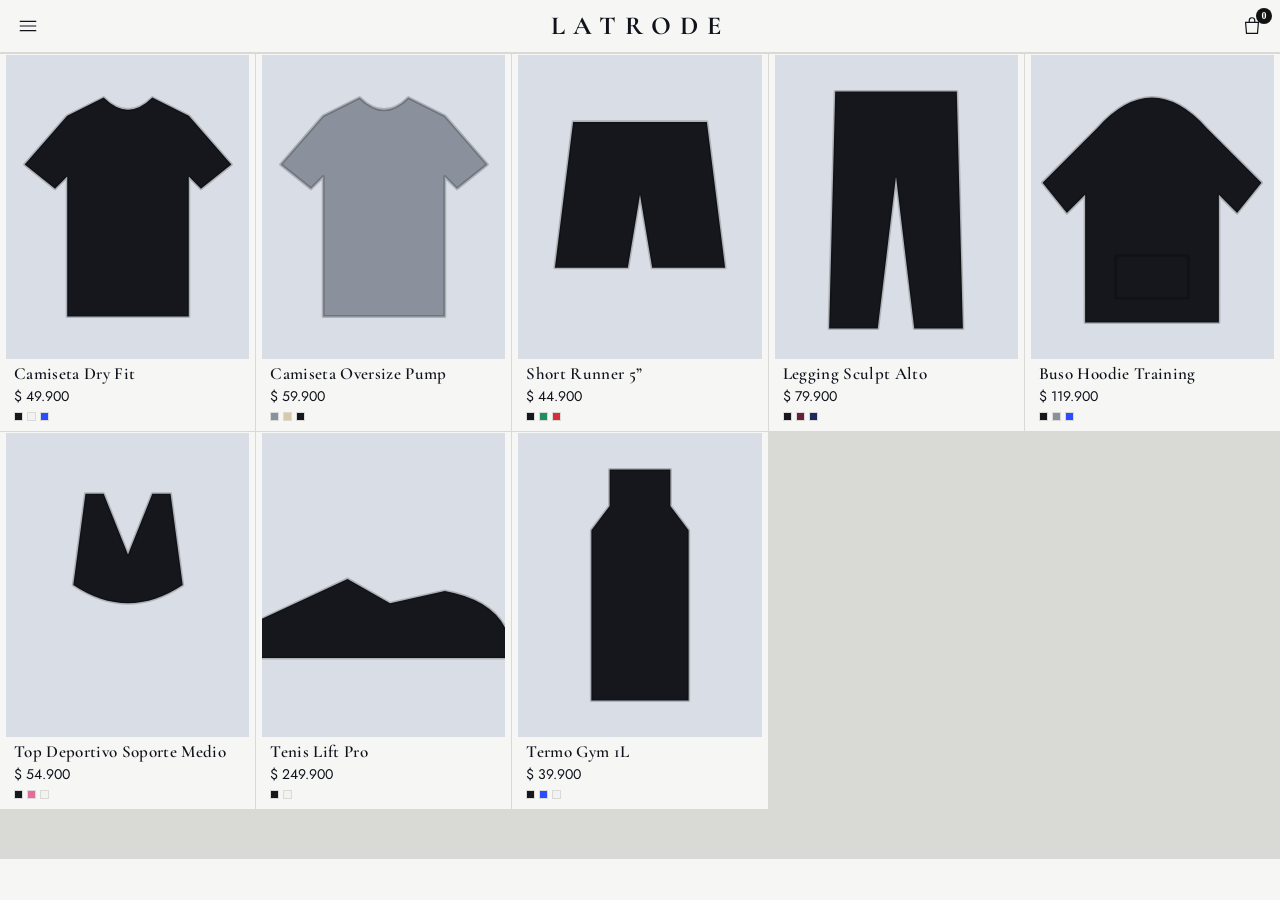
==== index.html @ 3ec8161b "Add files via upload" ====
<!DOCTYPE html>
<html lang="es"><head><meta charset="utf-8">
<meta name="viewport" content="width=device-width, initial-scale=1, viewport-fit=cover">
<title>Latrode — Ropa deportiva</title>
<link rel="stylesheet" href="https://fonts.googleapis.com/css2?family=Cormorant+Garamond:wght@500;600;700&family=Jost:wght@300;400;500;600&display=swap">
<style>
:root{--bg:#eef0f4;--sf:#fff;--sf2:#e4e7ee;--tx:#10131c;--mu:#5d6475;--ac:#2b4cff;--on:#fff;--bd:#d3d8e3;--ok:#13a05a;--er:#d92d3a;color-scheme:light}
@media (prefers-color-scheme:dark){:root:not([data-theme="light"]){--bg:#0a0e18;--sf:#131928;--sf2:#1c2438;--tx:#eef1f8;--mu:#97a0b6;--ac:#6f88ff;--on:#08102e;--bd:#27314a;--ok:#3ecf8a;--er:#ff6b75;color-scheme:dark}}
:root[data-theme="dark"]{--bg:#0a0e18;--sf:#131928;--sf2:#1c2438;--tx:#eef1f8;--mu:#97a0b6;--ac:#6f88ff;--on:#08102e;--bd:#27314a;--ok:#3ecf8a;--er:#ff6b75;color-scheme:dark}
*{box-sizing:border-box;margin:0}
html{height:100%;scroll-padding-top:calc(env(safe-area-inset-top,0px) + 70px)}
:root{padding-top:env(safe-area-inset-top,0px);padding-bottom:env(safe-area-inset-bottom,0px)}
body{background:var(--bg);color:var(--tx);font:16px/1.45 Barlow,system-ui,-apple-system,"Segoe UI",sans-serif;min-height:100%;-webkit-tap-highlight-color:transparent}
body::before{content:"";position:fixed;inset:0 0 auto;height:env(safe-area-inset-top,0px);background:var(--bg);z-index:30}
button,input,select,textarea{font:inherit;color:inherit}
button{cursor:pointer;border:0;background:none}
:focus-visible{outline:3px solid var(--ac);outline-offset:2px}
h1,h2,h3,.logo{font-family:"Barlow Condensed",Impact,"Arial Narrow",sans-serif;font-weight:800;letter-spacing:.01em}
header{position:sticky;top:env(safe-area-inset-top,0px);z-index:20;background:var(--bg);border-bottom:1px solid var(--bd);display:flex;gap:8px;align-items:center;padding:10px 14px}
.logo{font-size:30px;line-height:1;flex:none;letter-spacing:.04em}
.search{flex:1;min-width:0;background:var(--sf);border:1px solid var(--bd);border-radius:12px;padding:10px 12px}
.ib{position:relative;flex:none;width:42px;height:42px;border-radius:12px;background:var(--sf);border:1px solid var(--bd);display:grid;place-items:center;font-size:18px}
.bd{position:absolute;top:-6px;right:-6px;min-width:20px;height:20px;border-radius:10px;background:var(--ac);color:var(--on);font:700 12px/20px Barlow;text-align:center;padding:0 5px}
.hero{padding:34px 16px 10px;max-width:1100px;margin:auto}
.hero h1{font-size:clamp(44px,11vw,96px);line-height:.88;text-transform:uppercase}
.hero p{color:var(--mu);margin-top:10px;max-width:46ch}
.chips{display:flex;gap:8px;overflow-x:auto;padding:14px 16px;max-width:1100px;margin:auto;scrollbar-width:none}
.chip{flex:none;padding:8px 16px;border-radius:99px;background:var(--sf);border:1px solid var(--bd);font-weight:600}
.chip[aria-pressed=true]{background:var(--tx);color:var(--bg);border-color:var(--tx)}
.grid{display:grid;grid-template-columns:repeat(2,1fr);gap:12px;padding:6px 16px 60px;max-width:1100px;margin:auto}
@media(min-width:700px){.grid{grid-template-columns:repeat(3,1fr);gap:18px}}
@media(min-width:980px){.grid{grid-template-columns:repeat(4,1fr)}}
.card{text-align:left;background:var(--sf);border:1px solid var(--bd);border-radius:16px;overflow:hidden;display:flex;flex-direction:column;transition:transform .15s}
.card:active{transform:scale(.98)}
.card img{width:100%;aspect-ratio:1;object-fit:cover;background:var(--sf2);display:block}
.card .i{padding:10px 12px 12px}
.card h3{font-size:19px;line-height:1.1}
.card .pr{font-weight:600;margin-top:4px}
.dots{display:flex;gap:4px;margin-top:6px}
.dots i{width:12px;height:12px;border-radius:50%;border:1px solid var(--bd)}
.empty{grid-column:1/-1;text-align:center;color:var(--mu);padding:40px 0}
.ov{position:fixed;inset:0;background:#0009;z-index:40;display:none;align-items:flex-end;justify-content:center}
.ov.on{display:flex}
@media(min-width:700px){.ov{align-items:center}}
.sh{background:var(--bg);width:100%;max-width:560px;max-height:92dvh;overflow:auto;border-radius:22px 22px 0 0;padding:18px 18px calc(18px + env(safe-area-inset-bottom,0px));animation:up .22s ease-out}
@media(min-width:700px){.sh{border-radius:22px}}
@keyframes up{from{transform:translateY(30px);opacity:0}}
@media(prefers-reduced-motion:reduce){.sh{animation:none}.card{transition:none}}
.sh h2{font-size:30px;line-height:1}
.row{display:flex;justify-content:space-between;align-items:center;gap:10px}
.x{width:38px;height:38px;border-radius:50%;background:var(--sf2);font-size:18px}
.pimg{width:100%;aspect-ratio:1.2;object-fit:cover;border-radius:16px;background:var(--sf2);margin:12px 0}
.lb{font-weight:600;margin:14px 0 6px;display:block}
.opts{display:flex;flex-wrap:wrap;gap:8px}
.op{min-width:48px;padding:9px 14px;border-radius:12px;border:1.5px solid var(--bd);background:var(--sf);font-weight:600}
.op[aria-pressed=true]{border-color:var(--ac);background:var(--ac);color:var(--on)}
.sw{width:38px;height:38px;border-radius:50%;border:2px solid var(--bd);padding:0}
.sw[aria-pressed=true]{outline:3px solid var(--ac);outline-offset:2px}
.btn{width:100%;padding:14px;border-radius:14px;background:var(--ac);color:var(--on);font:700 18px "Barlow Condensed",sans-serif;letter-spacing:.04em;margin-top:16px;text-transform:uppercase}
.btn.s{background:var(--sf2);color:var(--tx)}.btn.g{background:#1faa59;color:#fff}
.btn:disabled{opacity:.45}
.qty{display:inline-flex;align-items:center;border:1.5px solid var(--bd);border-radius:12px;background:var(--sf)}
.qty button{width:38px;height:38px;font-size:20px}.qty b{min-width:26px;text-align:center}
input,select,textarea{width:100%;background:var(--sf);border:1px solid var(--bd);border-radius:12px;padding:11px 12px;margin-bottom:8px}
.ci{display:flex;gap:10px;align-items:center;background:var(--sf);border:1px solid var(--bd);border-radius:14px;padding:10px;margin-top:10px}
.ci img{width:62px;height:62px;border-radius:10px;object-fit:cover;background:var(--sf2)}
.ci .d{flex:1;min-width:0;line-height:1.25}.ci small{color:var(--mu)}
.ck{width:22px;height:22px;accent-color:var(--ac);margin:0;flex:none}
.tot{font:800 30px "Barlow Condensed",sans-serif}
.note{background:var(--sf2);border-radius:12px;padding:12px;margin-top:12px;font-size:15px}
.mu{color:var(--mu);font-size:14px}.er{color:var(--er)}
.al{display:flex;gap:8px;align-items:center;padding:8px 0;border-bottom:1px solid var(--bd)}
.al img{width:44px;height:44px;border-radius:8px;object-fit:cover}.al span{flex:1;min-width:0}
.sm{padding:7px 12px;border-radius:10px;background:var(--sf2);font-weight:600;font-size:14px}
.toast{position:fixed;left:50%;bottom:calc(24px + env(safe-area-inset-bottom,0px));transform:translateX(-50%);background:var(--tx);color:var(--bg);padding:10px 18px;border-radius:99px;z-index:60;font-weight:600;display:none}
:root{--ac:#111;--on:#fff;--bg:#f6f6f4;--bd:#d9d9d6}
@media (prefers-color-scheme:dark){:root:not([data-theme="light"]){--ac:#f2f2f2;--on:#0a0a0a;--bg:#0b0b0c;--sf:#131314;--sf2:#1b1b1d;--bd:#2c2c2f}}
:root[data-theme="dark"]{--ac:#f2f2f2;--on:#0a0a0a;--bg:#0b0b0c;--sf:#131314;--sf2:#1b1b1d;--bd:#2c2c2f}
:root[data-theme="light"]{--sf:#fff;--sf2:#ececea}
*{border-radius:0!important}
.sw,.bd{border-radius:50%!important}
body{font-family:Jost,system-ui,-apple-system,"Segoe UI",sans-serif;font-weight:400}
h1,h2,h3,.logo,.tot{font-family:"Cormorant Garamond",Georgia,serif;font-weight:600;letter-spacing:.02em}
header{display:grid;grid-template-columns:44px 1fr 44px;padding:4px 6px}
.logo{text-align:center;font-size:26px;letter-spacing:.34em;font-weight:700}
.ib{border:0;background:none;width:44px;height:44px}
.bd{top:4px;right:2px;min-width:16px;height:16px;font-size:10px;line-height:16px;padding:0 4px}
.grid{grid-template-columns:repeat(2,1fr);gap:1px;padding:0 0 50px;max-width:none;background:var(--bd);border-top:1px solid var(--bd)}
@media(min-width:700px){.grid{grid-template-columns:repeat(3,1fr)}}
@media(min-width:980px){.grid{grid-template-columns:repeat(5,1fr)}}
.card{border:0;background:var(--bg)}
.card img{aspect-ratio:4/5}
.card .i{padding:6px 8px 9px}
.card h3{font-size:17px;line-height:1.1;font-weight:600}
.card .pr{font-size:14px;font-weight:400;margin-top:2px}
.dots i{width:9px;height:9px}
.empty{background:var(--bg);padding:40px 0}
.op,.qty,input,select,textarea,.ci,.note{border-width:1px}
.btn{font:500 15px Jost,sans-serif;letter-spacing:.14em}
.btn.g{background:var(--ac);color:var(--on)}
.sh{border:1px solid var(--bd)}
.mv{position:fixed;inset:0;background:#0007;z-index:50;display:none}
.mn{position:fixed;top:0;bottom:0;left:0;width:min(84vw,320px);background:var(--bg);border-right:1px solid var(--bd);z-index:51;transform:translateX(-102%);transition:transform .2s;padding:calc(env(safe-area-inset-top,0px) + 10px) 14px 14px;overflow:auto}
.mn.on{transform:none}.mv.on{display:block}
.mn .search{margin:14px 0 8px;width:100%}
.mn .chips{display:flex;flex-direction:column;overflow:visible;padding:0;margin:0}
.chip{width:100%;text-align:left;border:0;border-bottom:1px solid var(--bd);background:none;padding:13px 0;font-weight:400}
.chip[aria-pressed=true]{background:none;color:var(--tx);font-weight:600;border-bottom-color:var(--tx)}
.mr{padding:14px 0;border-bottom:1px solid var(--bd);width:100%;text-align:left}
@media(prefers-reduced-motion:reduce){.mn{transition:none}}
</style></head><body>
<header>
<button class="ib" id="mb" aria-label="Abrir menú"><svg width="22" height="22" viewBox="0 0 24 24" fill="none" stroke="currentColor" stroke-width="1.3"><path d="M3 7h18M3 12h18M3 17h18"/></svg></button>
<span class="logo">LATRODE</span>
<button class="ib" id="ct" aria-label="Abrir carrito"><svg width="22" height="22" viewBox="0 0 24 24" fill="none" stroke="currentColor" stroke-width="1.3"><path d="M5 8h14l-1 12H6zM9 8V6a3 3 0 0 1 6 0v2"/></svg><span class="bd" id="cn">0</span></button>
</header>
<div class="mv" id="mv"></div>
<aside class="mn" id="mn" aria-label="Menú">
<div class="row"><span class="logo" style="font-size:22px">MENÚ</span><button class="ib" id="mx" aria-label="Cerrar menú">✕</button></div>
<input class="search" id="q" type="search" placeholder="Buscar" aria-label="Buscar producto">
<div class="chips" id="chips"></div>
<div class="row mr"><span>Tema</span><button class="sm" id="th" aria-label="Cambiar tema" title="Tema"></button></div>
<button class="mr mb2" id="ad">Administrar tienda</button>
</aside>
<main class="grid" id="grid"></main>
<div class="ov" id="ov"><section class="sh" id="sh" role="dialog" aria-modal="true"></section></div>
<div class="toast" id="ts"></div>
<script>
"use strict";
const $=s=>document.querySelector(s),COP=n=>new Intl.NumberFormat("es-CO",{style:"currency",currency:"COP",maximumFractionDigits:0}).format(n);
const K={p:"lt_products",c:"lt_cfg",k:"lt_cart",t:"lt_theme"};
const ld=(k,d)=>{try{const v=localStorage.getItem(k);return v?JSON.parse(v):d}catch(e){return d}};
const sv=(k,v)=>{try{localStorage.setItem(k,JSON.stringify(v));return true}catch(e){toast("No se pudo guardar: memoria llena");return false}};
const esc=s=>String(s).replace(/[&<>"]/g,c=>({"&":"&amp;","<":"&lt;",">":"&gt;",'"':"&quot;"}[c]));
const SH={Camisetas:["XS","S","M","L","XL"],Shorts:["S","M","L","XL"],Leggings:["XS","S","M","L"],Busos:["S","M","L","XL","XXL"],Tops:["XS","S","M","L"],Calzado:["36","37","38","39","40","41","42","43"],Accesorios:["Única"]};
const CATS=Object.keys(SH);
const C=(a)=>a.map(x=>({n:x[0],h:x[1]}));
const SEED=[
{id:"p1",n:"Camiseta Dry Fit",c:"Camisetas",pr:49900,d:"Tela liviana que seca rápido. Corte regular.",s:SH.Camisetas,co:C([["Negro","#15171c"],["Blanco","#f2f2f2"],["Azul","#2b4cff"]])},
{id:"p2",n:"Camiseta Oversize Pump",c:"Camisetas",pr:59900,d:"Algodón grueso, caída holgada.",s:SH.Camisetas,co:C([["Gris","#8a909c"],["Arena","#d8c9a8"],["Negro","#15171c"]])},
{id:"p3",n:"Short Runner 5”",c:"Shorts",pr:44900,d:"Con malla interna y bolsillo para llaves.",s:SH.Shorts,co:C([["Negro","#15171c"],["Verde","#1f8f5f"],["Rojo","#d92d3a"]])},
{id:"p4",n:"Legging Sculpt Alto",c:"Leggings",pr:79900,d:"Cintura alta que no se enrolla, tela opaca.",s:SH.Leggings,co:C([["Negro","#15171c"],["Vino","#6b1f3a"],["Azul noche","#1d2a5c"]])},
{id:"p5",n:"Buso Hoodie Training",c:"Busos",pr:119900,d:"Felpa interna suave, bolsillo canguro.",s:SH.Busos,co:C([["Negro","#15171c"],["Gris","#8a909c"],["Azul","#2b4cff"]])},
{id:"p6",n:"Top Deportivo Soporte Medio",c:"Tops",pr:54900,d:"Espalda cruzada y copas removibles.",s:SH.Tops,co:C([["Negro","#15171c"],["Rosa","#e86a9a"],["Blanco","#f2f2f2"]])},
{id:"p7",n:"Tenis Lift Pro",c:"Calzado",pr:249900,d:"Suela plana y estable para levantar pesas.",s:SH.Calzado,co:C([["Negro","#15171c"],["Blanco","#f2f2f2"]])},
{id:"p8",n:"Termo Gym 1L",c:"Accesorios",pr:39900,d:"Acero inoxidable, mantiene el frío 12 horas.",s:SH.Accesorios,co:C([["Negro","#15171c"],["Azul","#2b4cff"],["Blanco","#f2f2f2"]])}];
let P=ld(K.p,null);if(!P){P=SEED;sv(K.p,P)}
let CFG=Object.assign({wa:"573044863455",nq:"3000000000",pin:"1234"},ld(K.c,{}));
let CART=ld(K.k,[]),cat="Todo",term="";
const PATH={Camisetas:"M30 20 42 14Q50 22 58 14L70 20 84 36 74 44 70 40V86H30V40L26 44 16 36Z",Shorts:"M28 22H72L78 70H54L50 46 46 70H22Z",Leggings:"M30 12H70L72 90H56L50 40 44 90H28Z",Busos:"M32 24Q50 4 68 24L86 42 78 52 72 46V88H28V46L22 52 14 42ZM38 66H62V80H38Z",Tops:"M36 20H42L50 40 58 20H64L68 50Q50 62 32 50Z",Calzado:"M8 62L38 48 52 56 70 52Q92 56 92 74H8Z",Accesorios:"M40 12H60V24L66 32V88H34V32L40 24Z"};
function art(p,h){h=h||(p.co[0]&&p.co[0].h)||"#888";if(p.img)return p.img;
const s=`<svg xmlns="http://www.w3.org/2000/svg" viewBox="0 0 100 100"><rect width="100" height="100" fill="#8a90a01f"/><path d="${PATH[p.c]||PATH.Camisetas}" fill="${h}" stroke="#00000033" stroke-width="1" stroke-linejoin="round"/></svg>`;
return "data:image/svg+xml,"+encodeURIComponent(s)}
function toast(m){const t=$("#ts");t.textContent=m;t.style.display="block";clearTimeout(toast.t);toast.t=setTimeout(()=>t.style.display="none",2200)}
function openSh(h){$("#sh").innerHTML=h;$("#ov").classList.add("on");document.body.style.overflow="hidden"}
function closeSh(){$("#ov").classList.remove("on");document.body.style.overflow=""}
$("#ov").addEventListener("click",e=>{if(e.target.id==="ov")closeSh()});
addEventListener("keydown",e=>{if(e.key==="Escape")closeSh()});
/* tema */
const TH=["auto","light","dark"],TI={auto:"◐",light:"☀",dark:"☾"};
function setTheme(t){if(t==="auto")document.documentElement.removeAttribute("data-theme");else document.documentElement.dataset.theme=t;$("#th").textContent=TI[t];$("#th").title="Tema: "+({auto:"automático",light:"claro",dark:"oscuro"}[t])}
let tm=ld(K.t,"auto");setTheme(tm);
$("#th").onclick=()=>{tm=TH[(TH.indexOf(tm)+1)%3];sv(K.t,tm);setTheme(tm);toast("Tema: "+$("#th").title.slice(6))};
/* catálogo */
function renderChips(){const cs=["Todo",...new Set([...CATS,...P.map(p=>p.c)])];$("#chips").innerHTML=cs.map(c=>`<button class="chip" aria-pressed="${c===cat}" data-c="${esc(c)}">${esc(c)}</button>`).join("")}
$("#chips").onclick=e=>{const b=e.target.closest("[data-c]");if(b){cat=b.dataset.c;renderChips();renderGrid()}};
$("#q").oninput=e=>{term=e.target.value.trim().toLowerCase();renderGrid()};
function renderGrid(){const l=P.filter(p=>(cat==="Todo"||p.c===cat)&&(p.n+" "+p.c).toLowerCase().includes(term));
$("#grid").innerHTML=l.length?l.map(p=>`<button class="card" data-id="${p.id}"><img loading="lazy" alt="${esc(p.n)}" src="${art(p)}"><div class="i"><h3>${esc(p.n)}</h3><div class="pr">${COP(p.pr)}</div><div class="dots">${p.co.slice(0,5).map(c=>`<i style="background:${esc(c.h)}"></i>`).join("")}</div></div></button>`).join(""):`<p class="empty">No hay productos${P.length?" con ese filtro":" todavía. Agrégalos desde ⚙"}.</p>`}
$("#grid").onclick=e=>{const b=e.target.closest("[data-id]");if(b)openProd(b.dataset.id)};
/* producto */
function openProd(id){const p=P.find(x=>x.id===id);if(!p)return;let sz=null,co=p.co[0]||null,q=1;
const draw=()=>{openSh(`<div class="row"><h2>${esc(p.n)}</h2><button class="x" id="cl" aria-label="Cerrar">✕</button></div>
<img class="pimg" alt="${esc(p.n)}" src="${art(p,co&&co.h)}"><div class="row"><b style="font-size:22px">${COP(p.pr)}</b><span class="mu">${esc(p.c)}</span></div>
<p class="mu" style="margin-top:6px">${esc(p.d||"")}</p>
${p.co.length?`<span class="lb">Color: ${esc(co?co.n:"")}</span><div class="opts">${p.co.map((c,i)=>`<button class="sw" style="background:${esc(c.h)}" aria-label="${esc(c.n)}" aria-pressed="${co===c}" data-co="${i}"></button>`).join("")}</div>`:""}
<span class="lb">Talla</span><div class="opts">${p.s.map(s=>`<button class="op" aria-pressed="${sz===s}" data-s="${esc(s)}">${esc(s)}</button>`).join("")}</div>
<span class="lb">Cantidad</span><div class="qty"><button data-q="-1" aria-label="Menos">−</button><b>${q}</b><button data-q="1" aria-label="Más">+</button></div>
<button class="btn" id="add" ${sz||!p.s.length?"":"disabled"}>${sz?"Agregar al carrito":"Elige una talla"}</button>`);
$("#cl").onclick=closeSh;
$("#sh").onclick=e=>{const t=e.target.closest("button");if(!t)return;
if(t.dataset.co!==undefined){co=p.co[+t.dataset.co];draw()}
else if(t.dataset.s!==undefined){sz=t.dataset.s;draw()}
else if(t.dataset.q){q=Math.max(1,Math.min(20,q+ +t.dataset.q));draw()}
else if(t.id==="add"&&(sz||!p.s.length)){const k=CART.find(i=>i.pid===p.id&&i.s===sz&&i.c===(co&&co.n));
if(k)k.q+=q;else CART.push({id:Date.now()+"",pid:p.id,s:sz,c:co&&co.n,q,sel:true});
sv(K.k,CART);badge();closeSh();toast("Agregado al carrito")}}};
draw()}
/* carrito */
function badge(){$("#cn").textContent=CART.reduce((a,i)=>a+i.q,0)}
$("#ct").onclick=openCart;
function openCart(){CART=CART.filter(i=>P.some(p=>p.id===i.pid));
const sel=()=>CART.filter(i=>i.sel),tot=()=>sel().reduce((a,i)=>a+i.q*P.find(p=>p.id===i.pid).pr,0);
const f=ld("lt_cust",{n:"",t:"",a:"",o:""});
const draw=()=>{const items=CART.map(i=>{const p=P.find(x=>x.id===i.pid),h=(p.co.find(c=>c.n===i.c)||{}).h;
return `<div class="ci"><input type="checkbox" class="ck" data-k="${i.id}" ${i.sel?"checked":""} aria-label="Incluir en el pedido"><img alt="" src="${art(p,h)}"><div class="d"><b>${esc(p.n)}</b><br><small>${esc([i.c,i.s&&"Talla "+i.s].filter(Boolean).join(" · "))}</small><br>${COP(p.pr*i.q)}</div>
<div class="qty"><button data-m="${i.id}" aria-label="Menos">−</button><b>${i.q}</b><button data-pl="${i.id}" aria-label="Más">+</button></div><button class="x" data-rm="${i.id}" aria-label="Quitar">🗑</button></div>`}).join("");
openSh(`<div class="row"><h2>Tu carrito</h2><button class="x" id="cl" aria-label="Cerrar">✕</button></div>
${CART.length?`<p class="mu" style="margin-top:6px">Marca los productos que quieres comprar ahora.</p>${items}
<div class="row" style="margin-top:16px"><span>Total (${sel().length} seleccionados)</span><span class="tot">${COP(tot())}</span></div>
<span class="lb">Datos de entrega</span>
<input id="cn1" placeholder="Nombre completo" autocomplete="name" value="${esc(f.n)}"><input id="cn2" type="tel" placeholder="Celular" autocomplete="tel" value="${esc(f.t)}">
<input id="cn3" placeholder="Dirección y ciudad" autocomplete="street-address" value="${esc(f.a)}"><textarea id="cn4" rows="2" placeholder="Notas (opcional)">${esc(f.o)}</textarea>
<div class="note"><b>Pago por Nequi</b><br>Envía el valor total al <b>${esc(CFG.nq)}</b> y manda el comprobante por WhatsApp. <button class="sm" id="cp">Copiar número</button></div>
<button class="btn g" id="go" ${sel().length?"":"disabled"}>Enviar pedido por WhatsApp</button><p class="mu er" id="er" style="margin-top:8px"></p>`:`<p class="empty">Tu carrito está vacío.</p>`}`);
$("#cl").onclick=closeSh;
const keep=()=>{if(!$("#cn1"))return;sv("lt_cust",{n:$("#cn1").value,t:$("#cn2").value,a:$("#cn3").value,o:$("#cn4").value})};
$("#sh").onchange=e=>{const k=e.target.dataset.k;if(k){CART.find(i=>i.id===k).sel=e.target.checked;sv(K.k,CART);keep();draw()}};
$("#sh").onclick=e=>{const t=e.target.closest("button");if(!t)return;const g=id=>CART.find(i=>i.id===id);keep();
if(t.dataset.m){const i=g(t.dataset.m);i.q=Math.max(1,i.q-1)}
else if(t.dataset.pl){const i=g(t.dataset.pl);i.q=Math.min(20,i.q+1)}
else if(t.dataset.rm){CART=CART.filter(i=>i.id!==t.dataset.rm)}
else if(t.id==="cp"){(navigator.clipboard?navigator.clipboard.writeText(CFG.nq):Promise.reject()).then(()=>toast("Número copiado"),()=>toast("Número: "+CFG.nq));return}
else if(t.id==="go"){send();return}else return;
sv(K.k,CART);badge();draw()};
$("#cn1")&&["cn1","cn2","cn3","cn4"].forEach(i=>$("#"+i).oninput=keep)};
const send=()=>{const n=$("#cn1").value.trim(),t=$("#cn2").value.trim(),a=$("#cn3").value.trim();
if(!n||!t||!a){$("#er").textContent="Completa nombre, celular y dirección.";return}
const L=sel().map(i=>{const p=P.find(x=>x.id===i.pid);return `• ${i.q} x ${p.n}${i.c?" | "+i.c:""}${i.s?" | Talla "+i.s:""} — ${COP(p.pr*i.q)}`});
const msg=`Hola Latrode, quiero hacer este pedido:\n\n${L.join("\n")}\n\nTotal: ${COP(tot())}\nPago: Nequi\n\nNombre: ${n}\nCelular: ${t}\nDirección: ${a}${$("#cn4").value.trim()?"\nNotas: "+$("#cn4").value.trim():""}`;
window.open(`https://wa.me/${CFG.wa.replace(/\D/g,"")}?text=${encodeURIComponent(msg)}`,"_blank");
CART=CART.filter(i=>!i.sel);sv(K.k,CART);badge();draw();toast("Pedido enviado. Paga por Nequi y manda el comprobante")};
draw()}
/* administración */
$("#ad").onclick=()=>{const pin=prompt("PIN de administrador");if(pin===null)return;if(pin!==CFG.pin){toast("PIN incorrecto");return}admin()};
function admin(e){const ed=e?P.find(p=>p.id===e):{n:"",c:CATS[0],pr:"",d:"",s:SH[CATS[0]],co:[]};
openSh(`<div class="row"><h2>Administrar</h2><button class="x" id="cl" aria-label="Cerrar">✕</button></div>
<span class="lb">${e?"Editar producto":"Nuevo producto"}</span>
<input id="an" placeholder="Nombre" value="${esc(ed.n)}">
<select id="ac">${CATS.map(c=>`<option ${c===ed.c?"selected":""}>${c}</option>`).join("")}</select>
<input id="ap" type="number" min="0" inputmode="numeric" placeholder="Precio en COP" value="${ed.pr}">
<textarea id="ad2" rows="2" placeholder="Descripción">${esc(ed.d||"")}</textarea>
<input id="as" placeholder="Tallas separadas por coma (S,M,L)" value="${esc(ed.s.join(","))}">
<input id="aco" placeholder="Colores: Negro:#111111, Azul:#2b4cff" value="${esc(ed.co.map(c=>c.n+":"+c.h).join(", "))}">
<label class="mu">Foto (opcional)</label><input id="af" type="file" accept="image/*">
<div class="row"><button class="btn" id="sa" style="margin-top:4px">${e?"Guardar cambios":"Agregar producto"}</button>${e?`<button class="btn s" id="nw" style="margin-top:4px">Cancelar</button>`:""}</div>
<span class="lb">Productos (${P.length})</span>
${P.map(p=>`<div class="al"><img alt="" src="${art(p)}"><span><b>${esc(p.n)}</b><br><small class="mu">${esc(p.c)} · ${COP(p.pr)}</small></span><button class="sm" data-e="${p.id}">Editar</button><button class="sm" data-d="${p.id}">Borrar</button></div>`).join("")}
<span class="lb">Ajustes de la tienda</span>
<input id="cw" inputmode="numeric" placeholder="WhatsApp con indicativo (573001234567)" value="${esc(CFG.wa)}">
<input id="cq" inputmode="numeric" placeholder="Número Nequi" value="${esc(CFG.nq)}">
<input id="cpn" placeholder="PIN de administrador" value="${esc(CFG.pin)}">
<button class="btn s" id="cs">Guardar ajustes</button>
<div class="row"><button class="btn s" id="ex">Exportar datos</button><button class="btn s" id="im">Importar datos</button></div>
<p class="mu" style="margin-top:10px">Los datos se guardan en este navegador. Exporta una copia para no perderlos.</p>`);
$("#cl").onclick=closeSh;
const rd=f=>new Promise(r=>{const x=new FileReader();x.onload=()=>{const i=new Image();i.onload=()=>{const m=700,k=Math.min(1,m/Math.max(i.width,i.height)),c=document.createElement("canvas");c.width=i.width*k;c.height=i.height*k;c.getContext("2d").drawImage(i,0,0,c.width,c.height);r(c.toDataURL("image/jpeg",.75))};i.src=x.result};x.readAsDataURL(f)});
$("#sh").onclick=async ev=>{const t=ev.target.closest("button");if(!t)return;
if(t.dataset.e)return admin(t.dataset.e);
if(t.dataset.d){if(confirm("¿Borrar este producto?")){P=P.filter(p=>p.id!==t.dataset.d);sv(K.p,P);refresh();admin()}return}
if(t.id==="nw")return admin();
if(t.id==="sa"){const n=$("#an").value.trim(),pr=+$("#ap").value;if(!n||!(pr>0)){toast("Escribe nombre y precio");return}
const co=$("#aco").value.split(",").map(s=>s.trim()).filter(Boolean).map(s=>{const[a,b]=s.split(":");return{n:a.trim(),h:/^#[0-9a-f]{3,8}$/i.test((b||"").trim())?b.trim():"#888888"}});
const s=$("#as").value.split(",").map(x=>x.trim()).filter(Boolean);
const o={id:e||"p"+Date.now(),n,c:$("#ac").value,pr,d:$("#ad2").value.trim(),s:s.length?s:SH[$("#ac").value],co,img:ed.img};
const f=$("#af").files[0];if(f)o.img=await rd(f);
if(e)P=P.map(p=>p.id===e?o:p);else P.unshift(o);
if(sv(K.p,P)){refresh();toast(e?"Cambios guardados":"Producto agregado");admin()}return}
if(t.id==="cs"){CFG={wa:$("#cw").value.trim(),nq:$("#cq").value.trim(),pin:$("#cpn").value.trim()||"1234"};sv(K.c,CFG);toast("Ajustes guardados");return}
if(t.id==="ex"){const a=document.createElement("a");a.href=URL.createObjectURL(new Blob([JSON.stringify({P,CFG})],{type:"application/json"}));a.download="latrode-datos.json";a.click();return}
if(t.id==="im"){const i=document.createElement("input");i.type="file";i.accept=".json";i.onchange=async()=>{try{const d=JSON.parse(await i.files[0].text());if(!Array.isArray(d.P))throw 0;P=d.P;CFG=Object.assign(CFG,d.CFG||{});sv(K.p,P);sv(K.c,CFG);refresh();admin();toast("Datos importados")}catch(x){toast("Archivo no válido")}};i.click()}};
}
function refresh(){renderChips();renderGrid()}
refresh();badge();
const mo=o=>{$("#mn").classList.toggle("on",o);$("#mv").classList.toggle("on",o)};
$("#mb").onclick=()=>mo(true);$("#mx").onclick=$("#mv").onclick=()=>mo(false);
$("#mn").addEventListener("click",e=>{if(e.target.closest("#ad,.chip"))mo(false)});
$("#q").addEventListener("keydown",e=>{if(e.key==="Enter")mo(false)});
</script></body></html>
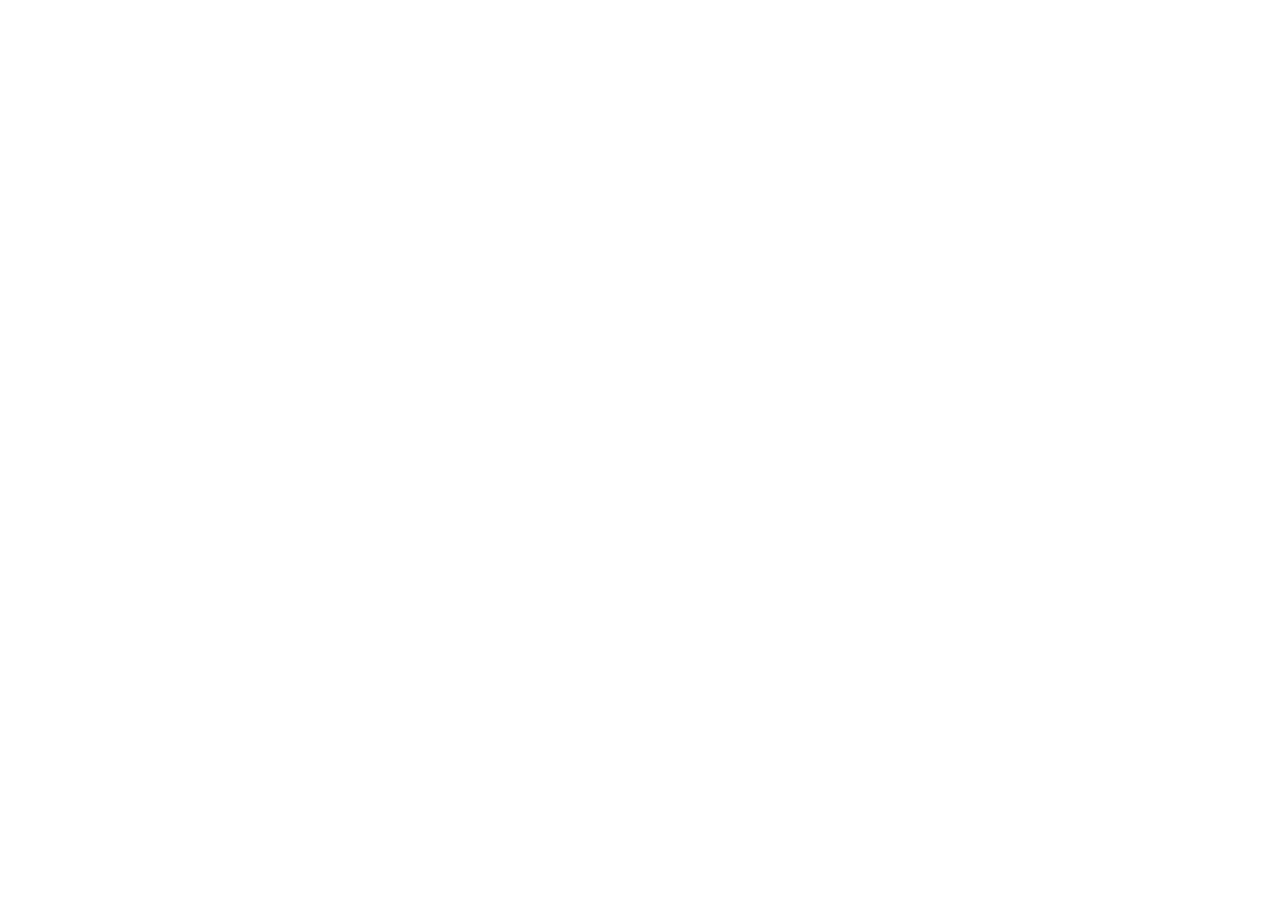
==== commit a0c2585b: "Add files via upload" ====
--- a/index.html
+++ b/index.html
@@ -1,269 +1 @@
-<!DOCTYPE html>
-<html lang="es"><head><meta charset="utf-8">
-<meta name="viewport" content="width=device-width, initial-scale=1, viewport-fit=cover">
-<title>Latrode — Ropa deportiva</title>
-<link rel="stylesheet" href="https://fonts.googleapis.com/css2?family=Cormorant+Garamond:wght@500;600;700&family=Jost:wght@300;400;500;600&display=swap">
-<style>
-:root{--bg:#eef0f4;--sf:#fff;--sf2:#e4e7ee;--tx:#10131c;--mu:#5d6475;--ac:#2b4cff;--on:#fff;--bd:#d3d8e3;--ok:#13a05a;--er:#d92d3a;color-scheme:light}
-@media (prefers-color-scheme:dark){:root:not([data-theme="light"]){--bg:#0a0e18;--sf:#131928;--sf2:#1c2438;--tx:#eef1f8;--mu:#97a0b6;--ac:#6f88ff;--on:#08102e;--bd:#27314a;--ok:#3ecf8a;--er:#ff6b75;color-scheme:dark}}
-:root[data-theme="dark"]{--bg:#0a0e18;--sf:#131928;--sf2:#1c2438;--tx:#eef1f8;--mu:#97a0b6;--ac:#6f88ff;--on:#08102e;--bd:#27314a;--ok:#3ecf8a;--er:#ff6b75;color-scheme:dark}
-*{box-sizing:border-box;margin:0}
-html{height:100%;scroll-padding-top:calc(env(safe-area-inset-top,0px) + 70px)}
-:root{padding-top:env(safe-area-inset-top,0px);padding-bottom:env(safe-area-inset-bottom,0px)}
-body{background:var(--bg);color:var(--tx);font:16px/1.45 Barlow,system-ui,-apple-system,"Segoe UI",sans-serif;min-height:100%;-webkit-tap-highlight-color:transparent}
-body::before{content:"";position:fixed;inset:0 0 auto;height:env(safe-area-inset-top,0px);background:var(--bg);z-index:30}
-button,input,select,textarea{font:inherit;color:inherit}
-button{cursor:pointer;border:0;background:none}
-:focus-visible{outline:3px solid var(--ac);outline-offset:2px}
-h1,h2,h3,.logo{font-family:"Barlow Condensed",Impact,"Arial Narrow",sans-serif;font-weight:800;letter-spacing:.01em}
-header{position:sticky;top:env(safe-area-inset-top,0px);z-index:20;background:var(--bg);border-bottom:1px solid var(--bd);display:flex;gap:8px;align-items:center;padding:10px 14px}
-.logo{font-size:30px;line-height:1;flex:none;letter-spacing:.04em}
-.search{flex:1;min-width:0;background:var(--sf);border:1px solid var(--bd);border-radius:12px;padding:10px 12px}
-.ib{position:relative;flex:none;width:42px;height:42px;border-radius:12px;background:var(--sf);border:1px solid var(--bd);display:grid;place-items:center;font-size:18px}
-.bd{position:absolute;top:-6px;right:-6px;min-width:20px;height:20px;border-radius:10px;background:var(--ac);color:var(--on);font:700 12px/20px Barlow;text-align:center;padding:0 5px}
-.hero{padding:34px 16px 10px;max-width:1100px;margin:auto}
-.hero h1{font-size:clamp(44px,11vw,96px);line-height:.88;text-transform:uppercase}
-.hero p{color:var(--mu);margin-top:10px;max-width:46ch}
-.chips{display:flex;gap:8px;overflow-x:auto;padding:14px 16px;max-width:1100px;margin:auto;scrollbar-width:none}
-.chip{flex:none;padding:8px 16px;border-radius:99px;background:var(--sf);border:1px solid var(--bd);font-weight:600}
-.chip[aria-pressed=true]{background:var(--tx);color:var(--bg);border-color:var(--tx)}
-.grid{display:grid;grid-template-columns:repeat(2,1fr);gap:12px;padding:6px 16px 60px;max-width:1100px;margin:auto}
-@media(min-width:700px){.grid{grid-template-columns:repeat(3,1fr);gap:18px}}
-@media(min-width:980px){.grid{grid-template-columns:repeat(4,1fr)}}
-.card{text-align:left;background:var(--sf);border:1px solid var(--bd);border-radius:16px;overflow:hidden;display:flex;flex-direction:column;transition:transform .15s}
-.card:active{transform:scale(.98)}
-.card img{width:100%;aspect-ratio:1;object-fit:cover;background:var(--sf2);display:block}
-.card .i{padding:10px 12px 12px}
-.card h3{font-size:19px;line-height:1.1}
-.card .pr{font-weight:600;margin-top:4px}
-.dots{display:flex;gap:4px;margin-top:6px}
-.dots i{width:12px;height:12px;border-radius:50%;border:1px solid var(--bd)}
-.empty{grid-column:1/-1;text-align:center;color:var(--mu);padding:40px 0}
-.ov{position:fixed;inset:0;background:#0009;z-index:40;display:none;align-items:flex-end;justify-content:center}
-.ov.on{display:flex}
-@media(min-width:700px){.ov{align-items:center}}
-.sh{background:var(--bg);width:100%;max-width:560px;max-height:92dvh;overflow:auto;border-radius:22px 22px 0 0;padding:18px 18px calc(18px + env(safe-area-inset-bottom,0px));animation:up .22s ease-out}
-@media(min-width:700px){.sh{border-radius:22px}}
-@keyframes up{from{transform:translateY(30px);opacity:0}}
-@media(prefers-reduced-motion:reduce){.sh{animation:none}.card{transition:none}}
-.sh h2{font-size:30px;line-height:1}
-.row{display:flex;justify-content:space-between;align-items:center;gap:10px}
-.x{width:38px;height:38px;border-radius:50%;background:var(--sf2);font-size:18px}
-.pimg{width:100%;aspect-ratio:1.2;object-fit:cover;border-radius:16px;background:var(--sf2);margin:12px 0}
-.lb{font-weight:600;margin:14px 0 6px;display:block}
-.opts{display:flex;flex-wrap:wrap;gap:8px}
-.op{min-width:48px;padding:9px 14px;border-radius:12px;border:1.5px solid var(--bd);background:var(--sf);font-weight:600}
-.op[aria-pressed=true]{border-color:var(--ac);background:var(--ac);color:var(--on)}
-.sw{width:38px;height:38px;border-radius:50%;border:2px solid var(--bd);padding:0}
-.sw[aria-pressed=true]{outline:3px solid var(--ac);outline-offset:2px}
-.btn{width:100%;padding:14px;border-radius:14px;background:var(--ac);color:var(--on);font:700 18px "Barlow Condensed",sans-serif;letter-spacing:.04em;margin-top:16px;text-transform:uppercase}
-.btn.s{background:var(--sf2);color:var(--tx)}.btn.g{background:#1faa59;color:#fff}
-.btn:disabled{opacity:.45}
-.qty{display:inline-flex;align-items:center;border:1.5px solid var(--bd);border-radius:12px;background:var(--sf)}
-.qty button{width:38px;height:38px;font-size:20px}.qty b{min-width:26px;text-align:center}
-input,select,textarea{width:100%;background:var(--sf);border:1px solid var(--bd);border-radius:12px;padding:11px 12px;margin-bottom:8px}
-.ci{display:flex;gap:10px;align-items:center;background:var(--sf);border:1px solid var(--bd);border-radius:14px;padding:10px;margin-top:10px}
-.ci img{width:62px;height:62px;border-radius:10px;object-fit:cover;background:var(--sf2)}
-.ci .d{flex:1;min-width:0;line-height:1.25}.ci small{color:var(--mu)}
-.ck{width:22px;height:22px;accent-color:var(--ac);margin:0;flex:none}
-.tot{font:800 30px "Barlow Condensed",sans-serif}
-.note{background:var(--sf2);border-radius:12px;padding:12px;margin-top:12px;font-size:15px}
-.mu{color:var(--mu);font-size:14px}.er{color:var(--er)}
-.al{display:flex;gap:8px;align-items:center;padding:8px 0;border-bottom:1px solid var(--bd)}
-.al img{width:44px;height:44px;border-radius:8px;object-fit:cover}.al span{flex:1;min-width:0}
-.sm{padding:7px 12px;border-radius:10px;background:var(--sf2);font-weight:600;font-size:14px}
-.toast{position:fixed;left:50%;bottom:calc(24px + env(safe-area-inset-bottom,0px));transform:translateX(-50%);background:var(--tx);color:var(--bg);padding:10px 18px;border-radius:99px;z-index:60;font-weight:600;display:none}
-:root{--ac:#111;--on:#fff;--bg:#f6f6f4;--bd:#d9d9d6}
-@media (prefers-color-scheme:dark){:root:not([data-theme="light"]){--ac:#f2f2f2;--on:#0a0a0a;--bg:#0b0b0c;--sf:#131314;--sf2:#1b1b1d;--bd:#2c2c2f}}
-:root[data-theme="dark"]{--ac:#f2f2f2;--on:#0a0a0a;--bg:#0b0b0c;--sf:#131314;--sf2:#1b1b1d;--bd:#2c2c2f}
-:root[data-theme="light"]{--sf:#fff;--sf2:#ececea}
-*{border-radius:0!important}
-.sw,.bd{border-radius:50%!important}
-body{font-family:Jost,system-ui,-apple-system,"Segoe UI",sans-serif;font-weight:400}
-h1,h2,h3,.logo,.tot{font-family:"Cormorant Garamond",Georgia,serif;font-weight:600;letter-spacing:.02em}
-header{display:grid;grid-template-columns:44px 1fr 44px;padding:4px 6px}
-.logo{text-align:center;font-size:26px;letter-spacing:.34em;font-weight:700}
-.ib{border:0;background:none;width:44px;height:44px}
-.bd{top:4px;right:2px;min-width:16px;height:16px;font-size:10px;line-height:16px;padding:0 4px}
-.grid{grid-template-columns:repeat(2,1fr);gap:1px;padding:0 0 50px;max-width:none;background:var(--bd);border-top:1px solid var(--bd)}
-@media(min-width:700px){.grid{grid-template-columns:repeat(3,1fr)}}
-@media(min-width:980px){.grid{grid-template-columns:repeat(5,1fr)}}
-.card{border:0;background:var(--bg)}
-.card img{aspect-ratio:4/5}
-.card .i{padding:6px 8px 9px}
-.card h3{font-size:17px;line-height:1.1;font-weight:600}
-.card .pr{font-size:14px;font-weight:400;margin-top:2px}
-.dots i{width:9px;height:9px}
-.empty{background:var(--bg);padding:40px 0}
-.op,.qty,input,select,textarea,.ci,.note{border-width:1px}
-.btn{font:500 15px Jost,sans-serif;letter-spacing:.14em}
-.btn.g{background:var(--ac);color:var(--on)}
-.sh{border:1px solid var(--bd)}
-.mv{position:fixed;inset:0;background:#0007;z-index:50;display:none}
-.mn{position:fixed;top:0;bottom:0;left:0;width:min(84vw,320px);background:var(--bg);border-right:1px solid var(--bd);z-index:51;transform:translateX(-102%);transition:transform .2s;padding:calc(env(safe-area-inset-top,0px) + 10px) 14px 14px;overflow:auto}
-.mn.on{transform:none}.mv.on{display:block}
-.mn .search{margin:14px 0 8px;width:100%}
-.mn .chips{display:flex;flex-direction:column;overflow:visible;padding:0;margin:0}
-.chip{width:100%;text-align:left;border:0;border-bottom:1px solid var(--bd);background:none;padding:13px 0;font-weight:400}
-.chip[aria-pressed=true]{background:none;color:var(--tx);font-weight:600;border-bottom-color:var(--tx)}
-.mr{padding:14px 0;border-bottom:1px solid var(--bd);width:100%;text-align:left}
-@media(prefers-reduced-motion:reduce){.mn{transition:none}}
-</style></head><body>
-<header>
-<button class="ib" id="mb" aria-label="Abrir menú"><svg width="22" height="22" viewBox="0 0 24 24" fill="none" stroke="currentColor" stroke-width="1.3"><path d="M3 7h18M3 12h18M3 17h18"/></svg></button>
-<span class="logo">LATRODE</span>
-<button class="ib" id="ct" aria-label="Abrir carrito"><svg width="22" height="22" viewBox="0 0 24 24" fill="none" stroke="currentColor" stroke-width="1.3"><path d="M5 8h14l-1 12H6zM9 8V6a3 3 0 0 1 6 0v2"/></svg><span class="bd" id="cn">0</span></button>
-</header>
-<div class="mv" id="mv"></div>
-<aside class="mn" id="mn" aria-label="Menú">
-<div class="row"><span class="logo" style="font-size:22px">MENÚ</span><button class="ib" id="mx" aria-label="Cerrar menú">✕</button></div>
-<input class="search" id="q" type="search" placeholder="Buscar" aria-label="Buscar producto">
-<div class="chips" id="chips"></div>
-<div class="row mr"><span>Tema</span><button class="sm" id="th" aria-label="Cambiar tema" title="Tema"></button></div>
-<button class="mr mb2" id="ad">Administrar tienda</button>
-</aside>
-<main class="grid" id="grid"></main>
-<div class="ov" id="ov"><section class="sh" id="sh" role="dialog" aria-modal="true"></section></div>
-<div class="toast" id="ts"></div>
-<script>
-"use strict";
-const $=s=>document.querySelector(s),COP=n=>new Intl.NumberFormat("es-CO",{style:"currency",currency:"COP",maximumFractionDigits:0}).format(n);
-const K={p:"lt_products",c:"lt_cfg",k:"lt_cart",t:"lt_theme"};
-const ld=(k,d)=>{try{const v=localStorage.getItem(k);return v?JSON.parse(v):d}catch(e){return d}};
-const sv=(k,v)=>{try{localStorage.setItem(k,JSON.stringify(v));return true}catch(e){toast("No se pudo guardar: memoria llena");return false}};
-const esc=s=>String(s).replace(/[&<>"]/g,c=>({"&":"&amp;","<":"&lt;",">":"&gt;",'"':"&quot;"}[c]));
-const SH={Camisetas:["XS","S","M","L","XL"],Shorts:["S","M","L","XL"],Leggings:["XS","S","M","L"],Busos:["S","M","L","XL","XXL"],Tops:["XS","S","M","L"],Calzado:["36","37","38","39","40","41","42","43"],Accesorios:["Única"]};
-const CATS=Object.keys(SH);
-const C=(a)=>a.map(x=>({n:x[0],h:x[1]}));
-const SEED=[
-{id:"p1",n:"Camiseta Dry Fit",c:"Camisetas",pr:49900,d:"Tela liviana que seca rápido. Corte regular.",s:SH.Camisetas,co:C([["Negro","#15171c"],["Blanco","#f2f2f2"],["Azul","#2b4cff"]])},
-{id:"p2",n:"Camiseta Oversize Pump",c:"Camisetas",pr:59900,d:"Algodón grueso, caída holgada.",s:SH.Camisetas,co:C([["Gris","#8a909c"],["Arena","#d8c9a8"],["Negro","#15171c"]])},
-{id:"p3",n:"Short Runner 5”",c:"Shorts",pr:44900,d:"Con malla interna y bolsillo para llaves.",s:SH.Shorts,co:C([["Negro","#15171c"],["Verde","#1f8f5f"],["Rojo","#d92d3a"]])},
-{id:"p4",n:"Legging Sculpt Alto",c:"Leggings",pr:79900,d:"Cintura alta que no se enrolla, tela opaca.",s:SH.Leggings,co:C([["Negro","#15171c"],["Vino","#6b1f3a"],["Azul noche","#1d2a5c"]])},
-{id:"p5",n:"Buso Hoodie Training",c:"Busos",pr:119900,d:"Felpa interna suave, bolsillo canguro.",s:SH.Busos,co:C([["Negro","#15171c"],["Gris","#8a909c"],["Azul","#2b4cff"]])},
-{id:"p6",n:"Top Deportivo Soporte Medio",c:"Tops",pr:54900,d:"Espalda cruzada y copas removibles.",s:SH.Tops,co:C([["Negro","#15171c"],["Rosa","#e86a9a"],["Blanco","#f2f2f2"]])},
-{id:"p7",n:"Tenis Lift Pro",c:"Calzado",pr:249900,d:"Suela plana y estable para levantar pesas.",s:SH.Calzado,co:C([["Negro","#15171c"],["Blanco","#f2f2f2"]])},
-{id:"p8",n:"Termo Gym 1L",c:"Accesorios",pr:39900,d:"Acero inoxidable, mantiene el frío 12 horas.",s:SH.Accesorios,co:C([["Negro","#15171c"],["Azul","#2b4cff"],["Blanco","#f2f2f2"]])}];
-let P=ld(K.p,null);if(!P){P=SEED;sv(K.p,P)}
-let CFG=Object.assign({wa:"573044863455",nq:"3000000000",pin:"1234"},ld(K.c,{}));
-let CART=ld(K.k,[]),cat="Todo",term="";
-const PATH={Camisetas:"M30 20 42 14Q50 22 58 14L70 20 84 36 74 44 70 40V86H30V40L26 44 16 36Z",Shorts:"M28 22H72L78 70H54L50 46 46 70H22Z",Leggings:"M30 12H70L72 90H56L50 40 44 90H28Z",Busos:"M32 24Q50 4 68 24L86 42 78 52 72 46V88H28V46L22 52 14 42ZM38 66H62V80H38Z",Tops:"M36 20H42L50 40 58 20H64L68 50Q50 62 32 50Z",Calzado:"M8 62L38 48 52 56 70 52Q92 56 92 74H8Z",Accesorios:"M40 12H60V24L66 32V88H34V32L40 24Z"};
-function art(p,h){h=h||(p.co[0]&&p.co[0].h)||"#888";if(p.img)return p.img;
-const s=`<svg xmlns="http://www.w3.org/2000/svg" viewBox="0 0 100 100"><rect width="100" height="100" fill="#8a90a01f"/><path d="${PATH[p.c]||PATH.Camisetas}" fill="${h}" stroke="#00000033" stroke-width="1" stroke-linejoin="round"/></svg>`;
-return "data:image/svg+xml,"+encodeURIComponent(s)}
-function toast(m){const t=$("#ts");t.textContent=m;t.style.display="block";clearTimeout(toast.t);toast.t=setTimeout(()=>t.style.display="none",2200)}
-function openSh(h){$("#sh").innerHTML=h;$("#ov").classList.add("on");document.body.style.overflow="hidden"}
-function closeSh(){$("#ov").classList.remove("on");document.body.style.overflow=""}
-$("#ov").addEventListener("click",e=>{if(e.target.id==="ov")closeSh()});
-addEventListener("keydown",e=>{if(e.key==="Escape")closeSh()});
-/* tema */
-const TH=["auto","light","dark"],TI={auto:"◐",light:"☀",dark:"☾"};
-function setTheme(t){if(t==="auto")document.documentElement.removeAttribute("data-theme");else document.documentElement.dataset.theme=t;$("#th").textContent=TI[t];$("#th").title="Tema: "+({auto:"automático",light:"claro",dark:"oscuro"}[t])}
-let tm=ld(K.t,"auto");setTheme(tm);
-$("#th").onclick=()=>{tm=TH[(TH.indexOf(tm)+1)%3];sv(K.t,tm);setTheme(tm);toast("Tema: "+$("#th").title.slice(6))};
-/* catálogo */
-function renderChips(){const cs=["Todo",...new Set([...CATS,...P.map(p=>p.c)])];$("#chips").innerHTML=cs.map(c=>`<button class="chip" aria-pressed="${c===cat}" data-c="${esc(c)}">${esc(c)}</button>`).join("")}
-$("#chips").onclick=e=>{const b=e.target.closest("[data-c]");if(b){cat=b.dataset.c;renderChips();renderGrid()}};
-$("#q").oninput=e=>{term=e.target.value.trim().toLowerCase();renderGrid()};
-function renderGrid(){const l=P.filter(p=>(cat==="Todo"||p.c===cat)&&(p.n+" "+p.c).toLowerCase().includes(term));
-$("#grid").innerHTML=l.length?l.map(p=>`<button class="card" data-id="${p.id}"><img loading="lazy" alt="${esc(p.n)}" src="${art(p)}"><div class="i"><h3>${esc(p.n)}</h3><div class="pr">${COP(p.pr)}</div><div class="dots">${p.co.slice(0,5).map(c=>`<i style="background:${esc(c.h)}"></i>`).join("")}</div></div></button>`).join(""):`<p class="empty">No hay productos${P.length?" con ese filtro":" todavía. Agrégalos desde ⚙"}.</p>`}
-$("#grid").onclick=e=>{const b=e.target.closest("[data-id]");if(b)openProd(b.dataset.id)};
-/* producto */
-function openProd(id){const p=P.find(x=>x.id===id);if(!p)return;let sz=null,co=p.co[0]||null,q=1;
-const draw=()=>{openSh(`<div class="row"><h2>${esc(p.n)}</h2><button class="x" id="cl" aria-label="Cerrar">✕</button></div>
-<img class="pimg" alt="${esc(p.n)}" src="${art(p,co&&co.h)}"><div class="row"><b style="font-size:22px">${COP(p.pr)}</b><span class="mu">${esc(p.c)}</span></div>
-<p class="mu" style="margin-top:6px">${esc(p.d||"")}</p>
-${p.co.length?`<span class="lb">Color: ${esc(co?co.n:"")}</span><div class="opts">${p.co.map((c,i)=>`<button class="sw" style="background:${esc(c.h)}" aria-label="${esc(c.n)}" aria-pressed="${co===c}" data-co="${i}"></button>`).join("")}</div>`:""}
-<span class="lb">Talla</span><div class="opts">${p.s.map(s=>`<button class="op" aria-pressed="${sz===s}" data-s="${esc(s)}">${esc(s)}</button>`).join("")}</div>
-<span class="lb">Cantidad</span><div class="qty"><button data-q="-1" aria-label="Menos">−</button><b>${q}</b><button data-q="1" aria-label="Más">+</button></div>
-<button class="btn" id="add" ${sz||!p.s.length?"":"disabled"}>${sz?"Agregar al carrito":"Elige una talla"}</button>`);
-$("#cl").onclick=closeSh;
-$("#sh").onclick=e=>{const t=e.target.closest("button");if(!t)return;
-if(t.dataset.co!==undefined){co=p.co[+t.dataset.co];draw()}
-else if(t.dataset.s!==undefined){sz=t.dataset.s;draw()}
-else if(t.dataset.q){q=Math.max(1,Math.min(20,q+ +t.dataset.q));draw()}
-else if(t.id==="add"&&(sz||!p.s.length)){const k=CART.find(i=>i.pid===p.id&&i.s===sz&&i.c===(co&&co.n));
-if(k)k.q+=q;else CART.push({id:Date.now()+"",pid:p.id,s:sz,c:co&&co.n,q,sel:true});
-sv(K.k,CART);badge();closeSh();toast("Agregado al carrito")}}};
-draw()}
-/* carrito */
-function badge(){$("#cn").textContent=CART.reduce((a,i)=>a+i.q,0)}
-$("#ct").onclick=openCart;
-function openCart(){CART=CART.filter(i=>P.some(p=>p.id===i.pid));
-const sel=()=>CART.filter(i=>i.sel),tot=()=>sel().reduce((a,i)=>a+i.q*P.find(p=>p.id===i.pid).pr,0);
-const f=ld("lt_cust",{n:"",t:"",a:"",o:""});
-const draw=()=>{const items=CART.map(i=>{const p=P.find(x=>x.id===i.pid),h=(p.co.find(c=>c.n===i.c)||{}).h;
-return `<div class="ci"><input type="checkbox" class="ck" data-k="${i.id}" ${i.sel?"checked":""} aria-label="Incluir en el pedido"><img alt="" src="${art(p,h)}"><div class="d"><b>${esc(p.n)}</b><br><small>${esc([i.c,i.s&&"Talla "+i.s].filter(Boolean).join(" · "))}</small><br>${COP(p.pr*i.q)}</div>
-<div class="qty"><button data-m="${i.id}" aria-label="Menos">−</button><b>${i.q}</b><button data-pl="${i.id}" aria-label="Más">+</button></div><button class="x" data-rm="${i.id}" aria-label="Quitar">🗑</button></div>`}).join("");
-openSh(`<div class="row"><h2>Tu carrito</h2><button class="x" id="cl" aria-label="Cerrar">✕</button></div>
-${CART.length?`<p class="mu" style="margin-top:6px">Marca los productos que quieres comprar ahora.</p>${items}
-<div class="row" style="margin-top:16px"><span>Total (${sel().length} seleccionados)</span><span class="tot">${COP(tot())}</span></div>
-<span class="lb">Datos de entrega</span>
-<input id="cn1" placeholder="Nombre completo" autocomplete="name" value="${esc(f.n)}"><input id="cn2" type="tel" placeholder="Celular" autocomplete="tel" value="${esc(f.t)}">
-<input id="cn3" placeholder="Dirección y ciudad" autocomplete="street-address" value="${esc(f.a)}"><textarea id="cn4" rows="2" placeholder="Notas (opcional)">${esc(f.o)}</textarea>
-<div class="note"><b>Pago por Nequi</b><br>Envía el valor total al <b>${esc(CFG.nq)}</b> y manda el comprobante por WhatsApp. <button class="sm" id="cp">Copiar número</button></div>
-<button class="btn g" id="go" ${sel().length?"":"disabled"}>Enviar pedido por WhatsApp</button><p class="mu er" id="er" style="margin-top:8px"></p>`:`<p class="empty">Tu carrito está vacío.</p>`}`);
-$("#cl").onclick=closeSh;
-const keep=()=>{if(!$("#cn1"))return;sv("lt_cust",{n:$("#cn1").value,t:$("#cn2").value,a:$("#cn3").value,o:$("#cn4").value})};
-$("#sh").onchange=e=>{const k=e.target.dataset.k;if(k){CART.find(i=>i.id===k).sel=e.target.checked;sv(K.k,CART);keep();draw()}};
-$("#sh").onclick=e=>{const t=e.target.closest("button");if(!t)return;const g=id=>CART.find(i=>i.id===id);keep();
-if(t.dataset.m){const i=g(t.dataset.m);i.q=Math.max(1,i.q-1)}
-else if(t.dataset.pl){const i=g(t.dataset.pl);i.q=Math.min(20,i.q+1)}
-else if(t.dataset.rm){CART=CART.filter(i=>i.id!==t.dataset.rm)}
-else if(t.id==="cp"){(navigator.clipboard?navigator.clipboard.writeText(CFG.nq):Promise.reject()).then(()=>toast("Número copiado"),()=>toast("Número: "+CFG.nq));return}
-else if(t.id==="go"){send();return}else return;
-sv(K.k,CART);badge();draw()};
-$("#cn1")&&["cn1","cn2","cn3","cn4"].forEach(i=>$("#"+i).oninput=keep)};
-const send=()=>{const n=$("#cn1").value.trim(),t=$("#cn2").value.trim(),a=$("#cn3").value.trim();
-if(!n||!t||!a){$("#er").textContent="Completa nombre, celular y dirección.";return}
-const L=sel().map(i=>{const p=P.find(x=>x.id===i.pid);return `• ${i.q} x ${p.n}${i.c?" | "+i.c:""}${i.s?" | Talla "+i.s:""} — ${COP(p.pr*i.q)}`});
-const msg=`Hola Latrode, quiero hacer este pedido:\n\n${L.join("\n")}\n\nTotal: ${COP(tot())}\nPago: Nequi\n\nNombre: ${n}\nCelular: ${t}\nDirección: ${a}${$("#cn4").value.trim()?"\nNotas: "+$("#cn4").value.trim():""}`;
-window.open(`https://wa.me/${CFG.wa.replace(/\D/g,"")}?text=${encodeURIComponent(msg)}`,"_blank");
-CART=CART.filter(i=>!i.sel);sv(K.k,CART);badge();draw();toast("Pedido enviado. Paga por Nequi y manda el comprobante")};
-draw()}
-/* administración */
-$("#ad").onclick=()=>{const pin=prompt("PIN de administrador");if(pin===null)return;if(pin!==CFG.pin){toast("PIN incorrecto");return}admin()};
-function admin(e){const ed=e?P.find(p=>p.id===e):{n:"",c:CATS[0],pr:"",d:"",s:SH[CATS[0]],co:[]};
-openSh(`<div class="row"><h2>Administrar</h2><button class="x" id="cl" aria-label="Cerrar">✕</button></div>
-<span class="lb">${e?"Editar producto":"Nuevo producto"}</span>
-<input id="an" placeholder="Nombre" value="${esc(ed.n)}">
-<select id="ac">${CATS.map(c=>`<option ${c===ed.c?"selected":""}>${c}</option>`).join("")}</select>
-<input id="ap" type="number" min="0" inputmode="numeric" placeholder="Precio en COP" value="${ed.pr}">
-<textarea id="ad2" rows="2" placeholder="Descripción">${esc(ed.d||"")}</textarea>
-<input id="as" placeholder="Tallas separadas por coma (S,M,L)" value="${esc(ed.s.join(","))}">
-<input id="aco" placeholder="Colores: Negro:#111111, Azul:#2b4cff" value="${esc(ed.co.map(c=>c.n+":"+c.h).join(", "))}">
-<label class="mu">Foto (opcional)</label><input id="af" type="file" accept="image/*">
-<div class="row"><button class="btn" id="sa" style="margin-top:4px">${e?"Guardar cambios":"Agregar producto"}</button>${e?`<button class="btn s" id="nw" style="margin-top:4px">Cancelar</button>`:""}</div>
-<span class="lb">Productos (${P.length})</span>
-${P.map(p=>`<div class="al"><img alt="" src="${art(p)}"><span><b>${esc(p.n)}</b><br><small class="mu">${esc(p.c)} · ${COP(p.pr)}</small></span><button class="sm" data-e="${p.id}">Editar</button><button class="sm" data-d="${p.id}">Borrar</button></div>`).join("")}
-<span class="lb">Ajustes de la tienda</span>
-<input id="cw" inputmode="numeric" placeholder="WhatsApp con indicativo (573001234567)" value="${esc(CFG.wa)}">
-<input id="cq" inputmode="numeric" placeholder="Número Nequi" value="${esc(CFG.nq)}">
-<input id="cpn" placeholder="PIN de administrador" value="${esc(CFG.pin)}">
-<button class="btn s" id="cs">Guardar ajustes</button>
-<div class="row"><button class="btn s" id="ex">Exportar datos</button><button class="btn s" id="im">Importar datos</button></div>
-<p class="mu" style="margin-top:10px">Los datos se guardan en este navegador. Exporta una copia para no perderlos.</p>`);
-$("#cl").onclick=closeSh;
-const rd=f=>new Promise(r=>{const x=new FileReader();x.onload=()=>{const i=new Image();i.onload=()=>{const m=700,k=Math.min(1,m/Math.max(i.width,i.height)),c=document.createElement("canvas");c.width=i.width*k;c.height=i.height*k;c.getContext("2d").drawImage(i,0,0,c.width,c.height);r(c.toDataURL("image/jpeg",.75))};i.src=x.result};x.readAsDataURL(f)});
-$("#sh").onclick=async ev=>{const t=ev.target.closest("button");if(!t)return;
-if(t.dataset.e)return admin(t.dataset.e);
-if(t.dataset.d){if(confirm("¿Borrar este producto?")){P=P.filter(p=>p.id!==t.dataset.d);sv(K.p,P);refresh();admin()}return}
-if(t.id==="nw")return admin();
-if(t.id==="sa"){const n=$("#an").value.trim(),pr=+$("#ap").value;if(!n||!(pr>0)){toast("Escribe nombre y precio");return}
-const co=$("#aco").value.split(",").map(s=>s.trim()).filter(Boolean).map(s=>{const[a,b]=s.split(":");return{n:a.trim(),h:/^#[0-9a-f]{3,8}$/i.test((b||"").trim())?b.trim():"#888888"}});
-const s=$("#as").value.split(",").map(x=>x.trim()).filter(Boolean);
-const o={id:e||"p"+Date.now(),n,c:$("#ac").value,pr,d:$("#ad2").value.trim(),s:s.length?s:SH[$("#ac").value],co,img:ed.img};
-const f=$("#af").files[0];if(f)o.img=await rd(f);
-if(e)P=P.map(p=>p.id===e?o:p);else P.unshift(o);
-if(sv(K.p,P)){refresh();toast(e?"Cambios guardados":"Producto agregado");admin()}return}
-if(t.id==="cs"){CFG={wa:$("#cw").value.trim(),nq:$("#cq").value.trim(),pin:$("#cpn").value.trim()||"1234"};sv(K.c,CFG);toast("Ajustes guardados");return}
-if(t.id==="ex"){const a=document.createElement("a");a.href=URL.createObjectURL(new Blob([JSON.stringify({P,CFG})],{type:"application/json"}));a.download="latrode-datos.json";a.click();return}
-if(t.id==="im"){const i=document.createElement("input");i.type="file";i.accept=".json";i.onchange=async()=>{try{const d=JSON.parse(await i.files[0].text());if(!Array.isArray(d.P))throw 0;P=d.P;CFG=Object.assign(CFG,d.CFG||{});sv(K.p,P);sv(K.c,CFG);refresh();admin();toast("Datos importados")}catch(x){toast("Archivo no válido")}};i.click()}};
-}
-function refresh(){renderChips();renderGrid()}
-refresh();badge();
-const mo=o=>{$("#mn").classList.toggle("on",o);$("#mv").classList.toggle("on",o)};
-$("#mb").onclick=()=>mo(true);$("#mx").onclick=$("#mv").onclick=()=>mo(false);
-$("#mn").addEventListener("click",e=>{if(e.target.closest("#ad,.chip"))mo(false)});
-$("#q").addEventListener("keydown",e=>{if(e.key==="Enter")mo(false)});
-</script></body></html>
+<!DOCTYPE html><html lang="es"><head><meta charset="utf-8"><meta http-equiv="Content-Security-Policy" content="default-src 'self'; script-src 'self'; style-src 'self' 'unsafe-inline' https://fonts.googleapis.com; font-src https://fonts.gstatic.com; img-src 'self' data: blob: https://bjzr.github.io; connect-src 'self' https://api.github.com https://bjzr.github.io; object-src 'none'; base-uri 'none'; form-action 'none'"><meta name="referrer" content="no-referrer"><meta name="viewport" content="width=device-width, initial-scale=1, viewport-fit=cover"><title>Latrode — Ropa deportiva</title><link rel="stylesheet" href="https://fonts.googleapis.com/css2?family=Cormorant+Garamond:wght@500;600;700&family=Jost:wght@300;400;500;600&display=swap"><link rel="stylesheet" href="style.b609d111af.css"></head><body><header><button class="ib" id="mb" aria-label="Abrir menú"><svg width="22" height="22" viewBox="0 0 24 24" fill="none" stroke="currentColor" stroke-width="1.3"><path d="M3 7h18M3 12h18M3 17h18"/></svg></button><span class="logo">LATRODE</span><button class="ib" id="ct" aria-label="Abrir carrito"><svg width="22" height="22" viewBox="0 0 24 24" fill="none" stroke="currentColor" stroke-width="1.3"><path d="M5 8h14l-1 12H6zM9 8V6a3 3 0 0 1 6 0v2"/></svg><span class="bd" id="cn">0</span></button></header><div class="mv" id="mv"></div><aside class="mn" id="mn" aria-label="Menú"><div class="row"><span class="logo" style="font-size:22px">MENÚ</span><button class="ib" id="mx" aria-label="Cerrar menú"><svg width="18" height="18" viewBox="0 0 24 24" fill="none" stroke="currentColor" stroke-width="1.3" stroke-linecap="square"><path d="M6 6l12 12M18 6L6 18"/></svg></button></div><input class="search" id="q" type="search" placeholder="Buscar" aria-label="Buscar producto"><div class="chips" id="chips"></div><div class="row mr"><span>Para</span><button class="sm" id="gb" aria-label="Cambiar público"></button></div><div class="row mr"><span>Tema</span><button class="sm" id="th" aria-label="Cambiar tema" title="Tema"></button></div><button class="mr mb2" id="ad">Administrar tienda</button><button class="mr mb2" id="pol">Privacidad y datos</button></aside><main class="grid" id="grid"></main><div class="ov" id="ov"><section class="sh" id="sh" role="dialog" aria-modal="true"></section></div><div class="toast" id="ts"></div><script src="app.042fe9e2bc.js" defer></script></body></html> 
--- a/style.b609d111af.css
+++ b/style.b609d111af.css
@@ -0,0 +1 @@
+:root{--bg: #eef0f4;--sf: #fff;--sf2: #e4e7ee;--tx: #10131c;--mu: #5d6475;--ac: #2b4cff;--on: #fff;--bd: #d3d8e3;--ok: #13a05a;--er: #d92d3a;color-scheme:light}@media(prefers-color-scheme:dark){:root:not([data-theme=light]){--bg: #0a0e18;--sf: #131928;--sf2: #1c2438;--tx: #eef1f8;--mu: #97a0b6;--ac: #6f88ff;--on: #08102e;--bd: #27314a;--ok: #3ecf8a;--er: #ff6b75;color-scheme:dark}}:root[data-theme=dark]{--bg: #0a0e18;--sf: #131928;--sf2: #1c2438;--tx: #eef1f8;--mu: #97a0b6;--ac: #6f88ff;--on: #08102e;--bd: #27314a;--ok: #3ecf8a;--er: #ff6b75;color-scheme:dark}*{box-sizing:border-box;margin:0}html{height:100%;scroll-padding-top:calc(env(safe-area-inset-top,0px) + 70px)}:root{padding-top:env(safe-area-inset-top,0px);padding-bottom:env(safe-area-inset-bottom,0px)}body{background:var(--bg);color:var(--tx);font:16px/1.45 Barlow,system-ui,-apple-system,Segoe UI,sans-serif;min-height:100%;-webkit-tap-highlight-color:transparent}body:before{content:"";position:fixed;inset:0 0 auto;height:env(safe-area-inset-top,0px);background:var(--bg);z-index:30}button,input,select,textarea{font:inherit;color:inherit}button{cursor:pointer;border:0;background:none}:focus-visible{outline:3px solid var(--ac);outline-offset:2px}h1,h2,h3,.logo{font-family:Barlow Condensed,Impact,Arial Narrow,sans-serif;font-weight:800;letter-spacing:.01em}header{position:sticky;top:env(safe-area-inset-top,0px);z-index:20;background:var(--bg);border-bottom:1px solid var(--bd);display:flex;gap:8px;align-items:center;padding:10px 14px}.logo{font-size:30px;line-height:1;flex:none;letter-spacing:.04em}.search{flex:1;min-width:0;background:var(--sf);border:1px solid var(--bd);border-radius:12px;padding:10px 12px}.ib{position:relative;flex:none;width:42px;height:42px;border-radius:12px;background:var(--sf);border:1px solid var(--bd);display:grid;place-items:center;font-size:18px}.bd{position:absolute;top:-6px;right:-6px;min-width:20px;height:20px;border-radius:10px;background:var(--ac);color:var(--on);font:700 12px/20px Barlow;text-align:center;padding:0 5px}.hero{padding:34px 16px 10px;max-width:1100px;margin:auto}.hero h1{font-size:clamp(44px,11vw,96px);line-height:.88;text-transform:uppercase}.hero p{color:var(--mu);margin-top:10px;max-width:46ch}.chips{display:flex;gap:8px;overflow-x:auto;padding:14px 16px;max-width:1100px;margin:auto;scrollbar-width:none}.chip{flex:none;padding:8px 16px;border-radius:99px;background:var(--sf);border:1px solid var(--bd);font-weight:600}.chip[aria-pressed=true]{background:var(--tx);color:var(--bg);border-color:var(--tx)}.grid{display:grid;grid-template-columns:repeat(2,1fr);gap:12px;padding:6px 16px 60px;max-width:1100px;margin:auto}@media(min-width:700px){.grid{grid-template-columns:repeat(3,1fr);gap:18px}}@media(min-width:980px){.grid{grid-template-columns:repeat(4,1fr)}}.card{text-align:left;background:var(--sf);border:1px solid var(--bd);border-radius:16px;overflow:hidden;display:flex;flex-direction:column;transition:transform .15s}.card:active{transform:scale(.98)}.card img{width:100%;aspect-ratio:1;object-fit:cover;background:var(--sf2);display:block}.card .i{padding:10px 12px 12px}.card h3{font-size:19px;line-height:1.1}.card .pr{font-weight:600;margin-top:4px}.dots{display:flex;gap:4px;margin-top:6px}.dots i{width:12px;height:12px;border-radius:50%;border:1px solid var(--bd)}.empty{grid-column:1/-1;text-align:center;color:var(--mu);padding:40px 0}.ov{position:fixed;inset:0;background:#0009;z-index:40;display:none;align-items:flex-end;justify-content:center}.ov.on{display:flex}@media(min-width:700px){.ov{align-items:center}}.sh{background:var(--bg);width:100%;max-width:560px;max-height:92dvh;overflow:auto;border-radius:22px 22px 0 0;padding:18px 18px calc(18px + env(safe-area-inset-bottom,0px));animation:up .22s ease-out}@media(min-width:700px){.sh{border-radius:22px}}@keyframes up{0%{transform:translateY(30px);opacity:0}}@media(prefers-reduced-motion:reduce){.sh{animation:none}.card{transition:none}}.sh h2{font-size:30px;line-height:1}.row{display:flex;justify-content:space-between;align-items:center;gap:10px}.x{width:38px;height:38px;border-radius:50%;background:var(--sf2);font-size:18px}.pimg{width:100%;aspect-ratio:1.2;object-fit:cover;border-radius:16px;background:var(--sf2);margin:12px 0}.lb{font-weight:600;margin:14px 0 6px;display:block}.opts{display:flex;flex-wrap:wrap;gap:8px}.op{min-width:48px;padding:9px 14px;border-radius:12px;border:1.5px solid var(--bd);background:var(--sf);font-weight:600}.op[aria-pressed=true]{border-color:var(--ac);background:var(--ac);color:var(--on)}.sw{width:38px;height:38px;border-radius:50%;border:2px solid var(--bd);padding:0}.sw[aria-pressed=true]{outline:3px solid var(--ac);outline-offset:2px}.btn{width:100%;padding:14px;border-radius:14px;background:var(--ac);color:var(--on);font:700 18px Barlow Condensed,sans-serif;letter-spacing:.04em;margin-top:16px;text-transform:uppercase}.btn.s{background:var(--sf2);color:var(--tx)}.btn.g{background:#1faa59;color:#fff}.btn:disabled{opacity:.45}.qty{display:inline-flex;align-items:center;border:1.5px solid var(--bd);border-radius:12px;background:var(--sf)}.qty button{width:38px;height:38px;font-size:20px}.qty b{min-width:26px;text-align:center}input,select,textarea{width:100%;background:var(--sf);border:1px solid var(--bd);border-radius:12px;padding:11px 12px;margin-bottom:8px}.ci{display:flex;gap:10px;align-items:center;background:var(--sf);border:1px solid var(--bd);border-radius:14px;padding:10px;margin-top:10px}.ci img{width:62px;height:62px;border-radius:10px;object-fit:cover;background:var(--sf2)}.ci .d{flex:1;min-width:0;line-height:1.25}.ci small{color:var(--mu)}.ck{width:22px;height:22px;accent-color:var(--ac);margin:0;flex:none}.tot{font:800 30px Barlow Condensed,sans-serif}.note{background:var(--sf2);border-radius:12px;padding:12px;margin-top:12px;font-size:15px}.mu{color:var(--mu);font-size:14px}.er{color:var(--er)}.al{display:flex;gap:8px;align-items:center;padding:8px 0;border-bottom:1px solid var(--bd)}.al img{width:44px;height:44px;border-radius:8px;object-fit:cover}.al span{flex:1;min-width:0}.sm{padding:7px 12px;border-radius:10px;background:var(--sf2);font-weight:600;font-size:14px}.toast{position:fixed;left:50%;bottom:calc(24px + env(safe-area-inset-bottom,0px));transform:translate(-50%);background:var(--tx);color:var(--bg);padding:10px 18px;border-radius:99px;z-index:60;font-weight:600;display:none}:root{--ac: #111;--on: #fff;--bg: #f6f6f4;--bd: #d9d9d6}@media(prefers-color-scheme:dark){:root:not([data-theme=light]){--ac: #f2f2f2;--on: #0a0a0a;--bg: #0b0b0c;--sf: #131314;--sf2: #1b1b1d;--bd: #2c2c2f}}:root[data-theme=dark]{--ac: #f2f2f2;--on: #0a0a0a;--bg: #0b0b0c;--sf: #131314;--sf2: #1b1b1d;--bd: #2c2c2f}:root[data-theme=light]{--sf: #fff;--sf2: #ececea}*{border-radius:0!important}.sw,.bd{border-radius:50%!important}body{font-family:Jost,system-ui,-apple-system,Segoe UI,sans-serif;font-weight:400}h1,h2,h3,.logo,.tot{font-family:Cormorant Garamond,Georgia,serif;font-weight:600;letter-spacing:.02em}header{display:grid;grid-template-columns:44px 1fr 44px;padding:4px 6px}.logo{text-align:center;font-size:26px;letter-spacing:.34em;font-weight:700}.ib{border:0;background:none;width:44px;height:44px}.bd{top:4px;right:2px;min-width:16px;height:16px;font-size:10px;line-height:16px;padding:0 4px}.grid{grid-template-columns:repeat(2,1fr);gap:1px;padding:0 0 50px;max-width:none;background:var(--bd);border-top:1px solid var(--bd)}@media(min-width:700px){.grid{grid-template-columns:repeat(3,1fr)}}@media(min-width:980px){.grid{grid-template-columns:repeat(5,1fr)}}.card{border:0;background:var(--bg)}.card img{aspect-ratio:4/5}.card .i{padding:6px 8px 9px}.card h3{font-size:17px;line-height:1.1;font-weight:600}.card .pr{font-size:14px;font-weight:400;margin-top:2px}.dots i{width:9px;height:9px}.empty{background:var(--bg);padding:40px 0}.op,.qty,input,select,textarea,.ci,.note{border-width:1px}.btn{font:500 15px Jost,sans-serif;letter-spacing:.14em}.btn.g{background:var(--ac);color:var(--on)}.sh{border:1px solid var(--bd)}.mv{position:fixed;inset:0;background:#0007;z-index:50;display:none}.mn{position:fixed;top:0;bottom:0;left:0;width:min(84vw,320px);background:var(--bg);border-right:1px solid var(--bd);z-index:51;transform:translate(-102%);transition:transform .2s;padding:calc(env(safe-area-inset-top,0px) + 10px) 14px 14px;overflow:auto}.mn.on{transform:none}.mv.on{display:block}.mn .search{margin:14px 0 8px;width:100%}.mn .chips{display:flex;flex-direction:column;overflow:visible;padding:0;margin:0}.chip{width:100%;text-align:left;border:0;border-bottom:1px solid var(--bd);background:none;padding:13px 0;font-weight:400}.chip[aria-pressed=true]{background:none;color:var(--tx);font-weight:600;border-bottom-color:var(--tx)}.mr{padding:14px 0;border-bottom:1px solid var(--bd);width:100%;text-align:left}.seg{display:flex;border:1px solid var(--bd)}.seg button{flex:1;padding:10px 4px;font-size:14px;border-right:1px solid var(--bd)}.seg button:last-child{border-right:0}.seg button[aria-pressed=true]{background:var(--ac);color:var(--on)}#th,#gb{display:inline-flex;gap:8px;align-items:center}.dl.nf button:last-child{font-style:normal}.x{background:none;border:1px solid var(--bd);display:grid;place-items:center;padding:0}.cb{width:22px;height:22px;border:1px solid var(--tx);display:grid;place-items:center;flex:none;padding:0;color:var(--on);background:transparent}.cb[aria-checked=true]{background:var(--ac)}.dd{margin-bottom:8px}.dh{width:100%;display:flex;justify-content:space-between;align-items:center;background:var(--sf);border:1px solid var(--bd);padding:11px 12px;text-align:left}.dl{border:1px solid var(--bd);border-top:0;background:var(--sf);max-height:220px;overflow:auto}.dl[hidden]{display:none}.dl button{display:block;width:100%;text-align:left;padding:11px 12px;border-bottom:1px solid var(--bd)}.dl button:last-child{border-bottom:0;font-style:italic}@media(prefers-reduced-motion:reduce){.mn{transition:none}}.toast{max-width:90vw;text-align:center}
